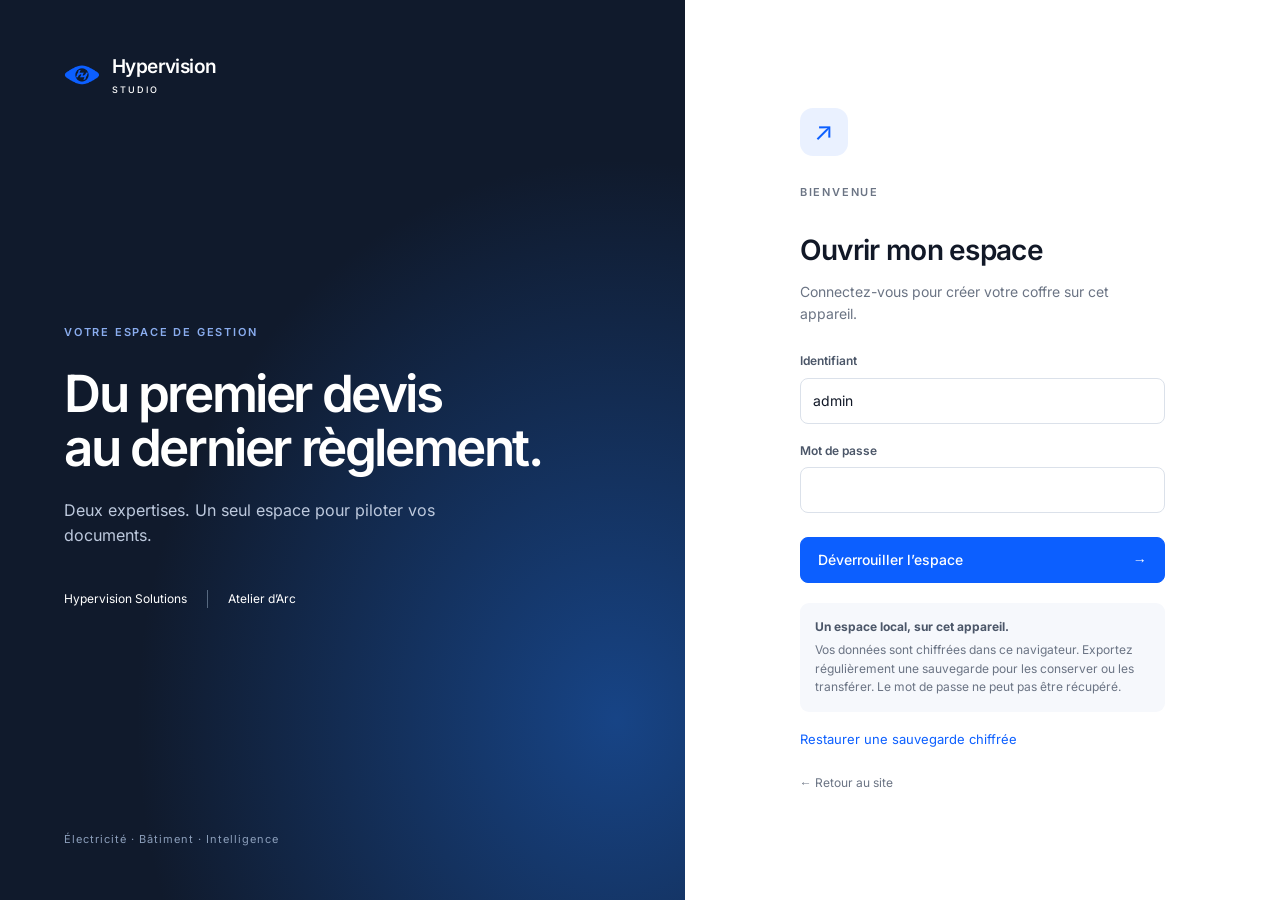
==== admin/index.html @ 48880bd3 "Add local encrypted dashboard for quotes, invoices and PDF exports" ====
<!doctype html>
<html lang="fr"><head><meta charset="utf-8"><meta name="viewport" content="width=device-width,initial-scale=1"><meta name="robots" content="noindex,nofollow,noarchive"><meta name="theme-color" content="#111827"><meta http-equiv="Content-Security-Policy" content="default-src 'self'; script-src 'self'; style-src 'self'; img-src 'self' data:; font-src 'self'; connect-src 'none'; object-src 'none'; base-uri 'none'; form-action 'none'"><title>Hypervision Studio — Gestion</title><link rel="icon" href="../assets/img/favicon.png"><link rel="stylesheet" href="admin.css"><script defer src="vendor/jspdf.umd.min.js"></script><script defer src="vendor/jspdf.plugin.autotable.min.js"></script><script type="module" src="app.mjs"></script></head>
<body>
<section id="login-screen" class="login-screen"><div class="login-story"><a class="brand" href="/"><img src="../assets/img/favicon.png" alt=""><span>Hypervision <small>STUDIO</small></span></a><div><span class="eyebrow">VOTRE ESPACE DE GESTION</span><h1>Du premier devis<br>au dernier règlement.</h1><p>Deux expertises. Un seul espace pour piloter vos documents.</p><div class="brand-pair"><span>Hypervision Solutions</span><span>Atelier d’Arc</span></div></div><span class="login-footer">Électricité · Bâtiment · Intelligence</span></div><div class="login-side"><form id="login-form" class="login-card"><div class="lock-icon">↗</div><p class="eyebrow blue">BIENVENUE</p><h2>Ouvrir mon espace</h2><p id="login-description">Retrouvez vos clients, devis et factures.</p><label>Identifiant<input name="username" autocomplete="username" required value="admin"></label><label>Mot de passe<input name="password" type="password" autocomplete="current-password" required></label><button class="button primary" type="submit">Déverrouiller l’espace <span>→</span></button><p id="login-error" class="error" role="alert"></p><div class="local-note"><strong>Un espace local, sur cet appareil.</strong><p>Vos données sont chiffrées dans ce navigateur. Exportez régulièrement une sauvegarde pour les conserver ou les transférer. Le mot de passe ne peut pas être récupéré.</p></div><button type="button" id="restore-login" class="text-button">Restaurer une sauvegarde chiffrée</button><a class="back-link" href="/">← Retour au site</a></form></div></section>
<div id="app-shell" class="app-shell" hidden><aside class="sidebar"><a class="brand" href="/"><img src="../assets/img/favicon.png" alt=""><span>Hypervision<small>STUDIO · GESTION</small></span></a><p class="sidebar-label">ESPACE DE TRAVAIL</p><nav aria-label="Gestion"><button data-view="overview" class="active"><span>◫</span>Vue d’ensemble</button><button data-view="quotes"><span>▤</span>Devis</button><button data-view="invoices"><span>▥</span>Factures</button><button data-view="clients"><span>◎</span>Clients</button><button data-view="settings"><span>⚙</span>Paramètres</button></nav><div class="sidebar-bottom"><div class="workspace-label"><i></i><div>Deux marques, une entreprise<small>Hypervision · Atelier d’Arc</small></div></div><button id="lock-button" class="lock-button">Verrouiller l’espace <span>↗</span></button></div></aside><div class="workspace"><header class="topbar"><span id="breadcrumb">Espace de gestion / Vue d’ensemble</span><div><span class="local-pill">● Coffre local</span><span class="avatar">EI</span></div></header><main id="main-content" tabindex="-1"></main><footer class="app-footer">Données conservées dans ce navigateur · <button id="quick-backup">Exporter une sauvegarde</button></footer></div></div>
<dialog id="dialog"><div id="dialog-content"></div></dialog><input id="backup-file" type="file" accept=".json,application/json" hidden><div id="toast" role="status" aria-live="polite" hidden></div><section id="print-root" aria-label="Document à imprimer"></section>
</body></html>
---- admin/admin.css ----
@font-face{font-family:Inter;src:url('../atelierdarc/assets/fonts/Inter-400.woff2');font-weight:400;font-display:swap}@font-face{font-family:Inter;src:url('../atelierdarc/assets/fonts/Inter-500.woff2');font-weight:500;font-display:swap}@font-face{font-family:Inter;src:url('../atelierdarc/assets/fonts/Inter-600.woff2');font-weight:600;font-display:swap}@font-face{font-family:Inter;src:url('../atelierdarc/assets/fonts/Inter-700.woff2');font-weight:700;font-display:swap}
:root{--blue:#0c5fff;--ink:#111827;--muted:#6b7484;--line:#e5e9ef;--canvas:#f6f8fb;--nav:#101a2c;--green:#128168;--radius:14px;color-scheme:light}*{box-sizing:border-box}body{margin:0;font:400 14px/1.55 Inter,Arial,sans-serif;color:var(--ink);background:var(--canvas)}h1,h2,h3,p{margin:0}h1{font-size:32px;letter-spacing:-1.2px;line-height:1.2;font-weight:600}h2{font-size:23px;letter-spacing:-.7px;font-weight:600}h3{font-size:16px;font-weight:600}a{color:var(--blue);text-decoration:none}button,input,textarea,select{font:inherit}button{cursor:pointer}button:disabled{cursor:wait;opacity:.6}button,a,input,select,textarea{outline-offset:4px}button:focus-visible,a:focus-visible{outline:3px solid #78a4ff}button{border:0}input,textarea,select{display:block;width:100%;border:1px solid #dbe1ea;border-radius:8px;padding:11px 12px;background:white;color:var(--ink);min-width:0}textarea{resize:vertical;min-height:84px}input:focus,textarea:focus,select:focus{outline:2px solid #9dbdff;border-color:var(--blue)}label{display:block;font-size:12px;font-weight:600;color:#4b5668}label>input,label>textarea,label>select{margin-top:7px;font-size:14px;font-weight:400}small{font-size:12px}.muted{color:var(--muted)}.eyebrow{font-size:11px;letter-spacing:1.8px;font-weight:600}.blue{color:var(--blue)}.button{display:inline-flex;gap:12px;align-items:center;justify-content:center;min-height:42px;padding:11px 17px;border-radius:8px;background:white;border:1px solid var(--line);color:var(--ink);font-weight:500;white-space:nowrap}.button:hover{background:#edf2fb}.primary{background:var(--blue);color:white;border-color:var(--blue)}.primary:hover{background:#084bd0}.danger{color:#b12737}.text-button{background:none;padding:0;color:var(--blue);font-size:13px}.brand{display:flex;align-items:center;gap:12px;color:inherit;font-size:19px;font-weight:600;letter-spacing:-.6px}.brand img{width:36px;height:36px;object-fit:contain}.brand small{display:block;font-size:9px;letter-spacing:2px;font-weight:500;margin-top:2px}.login-screen{display:grid;grid-template-columns:1.15fr 1fr;min-height:100dvh}.login-story{padding:52px 64px;background:radial-gradient(ellipse at 90% 80%,#174486,transparent 55%),var(--nav);color:white;display:flex;flex-direction:column;justify-content:space-between;min-height:650px}.login-story>.brand{align-self:start}.login-story h1{font-size:clamp(38px,4vw,64px);letter-spacing:-2.4px;margin:24px 0;line-height:1.06}.login-story p{color:#bdc9dd;font-size:16px;max-width:400px}.login-story .eyebrow{color:#8aadef}.brand-pair{display:flex;gap:20px;margin-top:42px;font-size:12px}.brand-pair span+span{border-left:1px solid #576980;padding-left:20px}.login-footer{font-size:11px;letter-spacing:1px;color:#8b9eba}.login-side{display:grid;place-items:center;padding:50px 40px;background:white}.login-card{width:min(100%,365px)}.lock-icon{display:grid;place-items:center;width:48px;height:48px;border-radius:13px;background:#eaf1ff;color:var(--blue);font-size:25px;margin-bottom:28px}.login-card h2{font-size:28px;margin:9px 0}.login-card>p{color:var(--muted);margin-bottom:28px}.login-card label{margin-top:18px}.login-card>.button{width:100%;margin-top:24px;justify-content:space-between}.login-card .error{color:#b12737;margin-top:12px;margin-bottom:14px}.local-note{font-size:12px;background:#f6f8fc;padding:15px;border-radius:9px;color:var(--muted);margin:20px 0 16px}.local-note strong{color:#4b5668;display:block;margin-bottom:5px}.back-link{display:block;margin-top:24px;color:var(--muted);font-size:12px}.app-shell{display:grid;grid-template-columns:235px 1fr;min-height:100dvh}.sidebar{background:var(--nav);color:#d4deef;padding:32px 20px;display:flex;flex-direction:column;position:fixed;inset:0 auto 0 0;width:235px}.sidebar>.brand{padding:0 7px;color:white;font-size:20px}.sidebar-label{font-size:9px;letter-spacing:1.4px;color:#74859f;margin:48px 15px 14px}.sidebar nav{display:grid;gap:7px}.sidebar nav button{padding:12px 14px;background:transparent;color:#aebed7;text-align:left;border-radius:8px;font-size:13px;display:flex;align-items:center;gap:12px}.sidebar nav button span{width:22px;font-size:18px;color:#8da7d3}.sidebar nav button.active{background:#243c65;color:#fff}.sidebar nav button:hover{background:#1b2b46}.sidebar-bottom{margin-top:auto}.workspace-label{display:flex;gap:10px;align-items:center;font-size:10px;padding:22px 5px;color:#bdc9dc;border-bottom:1px solid #2a374c}.workspace-label small{display:block;font-size:9px;color:#6f84a4;margin-top:5px}.workspace-label i{width:6px;height:6px;border-radius:50%;background:#5696ff}.lock-button{display:flex;justify-content:space-between;width:100%;padding:23px 5px 0;background:none;color:#a7b9d3;font-size:12px}.workspace{grid-column:2;min-width:0}.topbar{height:84px;padding:0 38px;background:white;border-bottom:1px solid var(--line);display:flex;align-items:center;justify-content:space-between;gap:12px;font-size:12px;color:var(--muted)}.topbar>div{display:flex;align-items:center;gap:22px}.local-pill{font-size:10px;color:#537c70;border:1px solid #d7e7df;padding:5px 10px;border-radius:20px;background:#f6fcf8}.avatar{width:33px;height:33px;display:grid;place-items:center;background:#edf1f8;border-radius:50%;color:#364863;font-size:11px;font-weight:600}#main-content{padding:36px 38px 25px;max-width:1500px;margin:auto;min-height:calc(100dvh - 140px)}.page-heading{display:flex;align-items:flex-end;justify-content:space-between;gap:25px;margin-bottom:28px}.page-heading p{color:var(--muted);margin-top:9px;font-size:13px}.page-heading .eyebrow{color:#8290a5;margin:0 0 10px}.actions{display:flex;gap:9px;flex-wrap:wrap}.stat-grid{display:grid;grid-template-columns:repeat(4,1fr);gap:16px;margin-bottom:26px}.stat{background:white;border:1px solid var(--line);border-radius:12px;padding:22px}.stat>span{display:block;color:var(--muted);font-size:11px}.stat strong{display:block;font-size:27px;letter-spacing:-1px;font-weight:600;margin:13px 0 10px}.stat small{font-size:10px;color:#8b94a4}.stat.accent{background:#eaf1ff;border-color:#dbe6fe}.stat.accent strong{color:var(--blue)}.panel{background:white;border:1px solid var(--line);border-radius:var(--radius);overflow:hidden;margin-bottom:24px}.panel-title{padding:21px 24px;display:flex;align-items:center;justify-content:space-between;border-bottom:1px solid var(--line);gap:16px}.panel-title p{font-size:12px;color:var(--muted);margin-top:4px}.panel-body{padding:24px}.section-grid{display:grid;grid-template-columns:1.7fr 1fr;gap:24px}.empty{padding:44px 25px;text-align:center;color:var(--muted);font-size:13px}.empty .empty-icon{font-size:30px;color:#87a5d9;display:block;margin-bottom:15px}.empty h3{color:var(--ink);margin-bottom:8px}.empty .button{margin-top:20px}.brand-card{display:flex;align-items:center;gap:14px;padding:18px 0}.brand-card+ .brand-card{border-top:1px solid var(--line)}.brand-card img{width:42px;height:42px;object-fit:contain}.brand-card strong{font-size:13px;display:block}.brand-card p{font-size:11px;color:var(--muted);margin-top:4px}.brand-card a{margin-left:auto}.notice{padding:15px 18px;border:1px solid #d6e2f8;border-radius:10px;background:#f0f5fe;display:flex;gap:16px;align-items:center;justify-content:space-between;margin-bottom:25px;font-size:12px;color:#496486}.notice p{margin-top:3px}.notice.warning{background:#fff8ec;border-color:#f3e3c6;color:#88612b}.toolbar{display:flex;gap:12px;align-items:center;margin-bottom:20px}.toolbar input{max-width:320px}.toolbar select{width:auto;max-width:200px}.table-wrap{overflow-x:auto}table{width:100%;border-collapse:collapse;text-align:left}th{font-size:10px;text-transform:uppercase;letter-spacing:.5px;color:#8a93a3;background:#fafbfd;font-weight:500;padding:14px 22px;white-space:nowrap}td{padding:17px 22px;border-top:1px solid #edf0f5;font-size:12px}td strong{display:block;font-weight:600}td small{display:block;color:var(--muted);margin-top:3px;font-size:10px}.row-open{background:none;padding:0;color:var(--blue);text-align:left;font-size:12px;font-weight:600}.amount{text-align:right;white-space:nowrap}.badge{display:inline-block;border-radius:20px;font-size:10px;padding:5px 9px;background:#eef1f7;color:#67738a;white-space:nowrap}.badge.issued{background:#eaf1ff;color:#235dc2}.badge.accepted,.badge.paid{background:#eaf8f1;color:#218462}.badge.declined{background:#fff0f0;color:#ad5461}.badge.overdue{background:#fff1e8;color:#b3622c}.form-grid{display:grid;grid-template-columns:1fr 1fr;gap:18px}.form-grid .full{grid-column:1/-1}.form-section{border-bottom:1px solid var(--line);padding-bottom:25px;margin-bottom:25px}.form-section:last-child{border-bottom:0;padding-bottom:0;margin-bottom:0}.form-section h3{margin-bottom:20px}.editor-grid{display:grid;grid-template-columns:minmax(0,1fr) 275px;gap:24px}.editor-grid .side-summary{align-self:start;position:sticky;top:20px}.total-row{display:flex;justify-content:space-between;gap:20px;padding:8px 0;font-size:12px}.total-row.grand{font-size:20px;color:var(--blue);font-weight:600;border-top:1px solid var(--line);margin-top:14px;padding-top:20px}.line-table{min-width:680px}.line-table th,.line-table td{padding:10px 8px}.line-table th:first-child,.line-table td:first-child{padding-left:20px}.line-table textarea{min-height:44px;max-height:150px;width:100%}.line-table input,.line-table select{padding:9px 6px;font-size:12px}.line-table td:first-child{width:35%}.line-table td:nth-child(2){width:60px}.line-table td:nth-child(3){width:65px}.line-table td:nth-child(4){width:92px}.line-table td:nth-child(5){width:60px}.line-table td:nth-child(6){width:66px}.remove-line{background:none;color:#9e5264;padding:9px}.panel-bottom{padding:18px 22px;border-top:1px solid var(--line)}.form-help{font-size:11px;font-weight:400;color:var(--muted);margin-top:7px}.error{white-space:pre-line;color:#b12737;font-size:12px}.issue-check{padding:16px;background:#fff8ec;color:#805b22;border-radius:8px;margin-top:18px;font-size:11px}.issue-check li{margin:8px 0}.issue-check ul{padding-left:16px;margin:5px 0}.app-footer{font-size:10px;color:#8a94a5;padding:16px 38px;text-align:right}.app-footer button{background:none;color:var(--blue);font-size:10px;padding:0}.settings-layout{display:grid;grid-template-columns:minmax(0,1fr) 320px;gap:24px}.info-stack{display:grid;gap:14px}.info-stack p{color:var(--muted);font-size:12px}.info-stack .button{width:100%}.client-grid{display:grid;grid-template-columns:repeat(3,1fr);gap:18px}.client-card{background:white;border:1px solid var(--line);border-radius:12px;padding:24px}.client-avatar{display:grid;place-items:center;background:#edf3ff;color:#3769b1;width:40px;height:40px;border-radius:10px;font-size:14px;margin-bottom:18px}.client-card h3{font-size:14px;margin-bottom:7px}.client-card p{font-size:12px;color:var(--muted);white-space:pre-line;margin-top:7px}.client-card button{margin-top:18px}.document-actions{display:flex;gap:9px;flex-wrap:wrap;margin-bottom:22px}.document-wrap{max-width:900px;margin:auto}.sheet{background:white;border:1px solid var(--line);border-radius:10px;padding:55px;color:#192436}.sheet-header{display:flex;justify-content:space-between;gap:30px;margin-bottom:34px}.sheet-logo{display:flex;gap:12px;align-items:center;font-size:21px;font-weight:600}.sheet-logo img{width:38px;height:44px;object-fit:contain}.sheet-header .doc-number{text-align:right}.doc-number h2{font-size:24px;text-transform:uppercase;letter-spacing:1px;color:var(--blue)}.doc-number p{font-size:12px;margin-top:8px}.draft-watermark{font-size:12px;letter-spacing:2px;color:#b17c39;border:1px solid #e9d5b5;padding:8px;text-align:center;margin-bottom:25px}.sheet-parties{display:grid;grid-template-columns:1fr 1fr;gap:45px;margin-bottom:30px;font-size:12px}.sheet-parties strong{display:block;margin:7px 0;font-size:14px}.sheet-parties p{white-space:pre-line}.sheet .label{font-size:9px;text-transform:uppercase;letter-spacing:1.3px;color:#7c889b}.sheet-title{font-size:18px;margin:20px 0 10px}.sheet-details{font-size:11px;color:#647084;margin-bottom:24px;white-space:pre-line}.sheet table th{padding:11px 6px;font-size:8px}.sheet table td{padding:14px 6px;font-size:10px;vertical-align:top;white-space:pre-line;overflow-wrap:anywhere}.sheet table th:first-child,.sheet table td:first-child{padding-left:0}.sheet table td:first-child{width:38%}.sheet-totals{width:290px;margin:24px 0 24px auto}.sheet-legal{font-size:10px;border-top:1px solid var(--line);padding-top:22px;white-space:pre-line;line-height:1.65;overflow-wrap:anywhere}.signature{border:1px dashed #c6cdd8;padding:16px;height:110px;margin:25px 0;font-size:11px;break-inside:avoid}.sheet-foot{margin-top:30px;padding-top:18px;border-top:1px solid var(--line);font-size:9px;color:#687386;text-align:center}.sheet-meta{font-size:11px;margin-top:10px}.sheet .grand{font-size:17px}.payment-box{font-size:11px;margin-top:24px;border-radius:8px;padding:14px;background:#f5f8fc;white-space:pre-line}.preview-note{font-size:11px;color:var(--muted);margin:14px auto;max-width:900px;text-align:center}dialog{border:0;padding:0;border-radius:16px;width:min(590px,calc(100% - 32px));max-height:90dvh;color:var(--ink);box-shadow:0 30px 100px #17203933}dialog::backdrop{background:#0e192d77;backdrop-filter:blur(3px)}.dialog-head{padding:23px 28px;border-bottom:1px solid var(--line);display:flex;justify-content:space-between;align-items:center}.dialog-head button{background:none;color:var(--muted);font-size:23px}.dialog-body{padding:25px 28px}.dialog-actions{display:flex;justify-content:flex-end;gap:10px;margin-top:24px}.dialog-body>p{color:var(--muted);font-size:13px;margin-bottom:18px}.dialog-body .error{margin-top:15px}#toast{position:fixed;bottom:25px;left:50%;transform:translateX(-50%);background:#17233a;color:white;box-shadow:0 10px 30px #17203933;border-radius:10px;padding:14px 22px;font-size:12px;z-index:100;max-width:90vw}#print-root{display:none}[hidden]{display:none!important}
@media(max-width:1150px){.sidebar{width:205px;padding-inline:14px}.app-shell{grid-template-columns:205px 1fr}#main-content{padding:28px 24px}.topbar{padding-inline:24px}.stat-grid{grid-template-columns:repeat(2,1fr)}.section-grid,.settings-layout{grid-template-columns:1fr}.editor-grid{grid-template-columns:minmax(0,1fr) 240px}.client-grid{grid-template-columns:repeat(2,1fr)}}
@media(max-width:800px){.login-story{padding:36px;min-height:400px}.login-story h1{font-size:43px}.login-screen{grid-template-columns:1fr}.login-footer{margin-top:30px}.login-story>.brand{margin-bottom:55px}.login-side{padding:40px 24px}.sidebar{position:static;width:auto;padding:18px}.sidebar>.brand{font-size:17px}.sidebar>.brand img{width:30px;height:30px}.sidebar-label,.sidebar-bottom{display:none}.sidebar nav{display:flex;overflow-x:auto;margin-top:18px;gap:5px}.sidebar nav button{white-space:nowrap;padding:9px 12px;font-size:11px}.sidebar nav button span{display:none}.app-shell{display:block}.workspace{width:100%}.topbar{height:60px;padding-inline:20px}.avatar{display:none}.page-heading{align-items:flex-start;flex-direction:column;gap:18px}.page-heading h1{font-size:27px}.editor-grid{grid-template-columns:1fr}.editor-grid .side-summary{position:static}.sheet{padding:28px 22px}.sheet-parties{gap:20px}.sheet-header{gap:15px}.sheet-logo{font-size:17px}.sheet-logo img{width:28px}.sheet-header .doc-number h2{font-size:19px}.sheet-totals{max-width:100%}.topbar>div{gap:8px}.app-footer{text-align:left;padding-inline:24px}.toolbar{flex-wrap:wrap}.toolbar input{max-width:none;flex-basis:100%}.toolbar select{flex:1;max-width:none}.notice{align-items:flex-start;flex-direction:column}#breadcrumb{font-size:10px}.form-grid{gap:16px}.client-grid{grid-template-columns:1fr}.sheet table{min-width:560px}.sheet{overflow-x:auto}}
@media(max-width:480px){#main-content{padding:25px 16px}.topbar{padding-inline:16px}.local-pill{font-size:9px}.stat{padding:17px}.stat-grid{gap:10px}.stat strong{font-size:23px}.stat>span{font-size:10px}.panel-body,.panel-title{padding:20px}.form-grid{grid-template-columns:1fr}.form-grid .full{grid-column:auto}.actions>.button{font-size:12px}.sheet-parties{grid-template-columns:1fr}.sheet-header{flex-wrap:wrap}.sheet-header .doc-number{text-align:left}.dialog-head,.dialog-body{padding:20px}.login-story{padding:30px}.login-story h1{font-size:39px}.login-story .brand-pair{gap:12px;font-size:10px}}
@media print{@page{size:A4;margin:14mm}body{background:white;font-size:10pt}.login-screen,.app-shell,dialog,#toast{display:none!important}#print-root{display:block!important}.sheet{border:0;border-radius:0;padding:0;overflow:visible;box-shadow:none}.sheet-header,.sheet-parties,.sheet-totals,.sheet-foot,.payment-box{break-inside:avoid}.sheet-header{display:flex}.sheet-parties{display:grid;grid-template-columns:1fr 1fr}.sheet table{min-width:0;width:100%;table-layout:fixed}.sheet table thead{display:table-header-group}.sheet table tr{break-inside:avoid}.sheet table td{font-size:9pt}.sheet table th{font-size:8pt}.sheet-logo{font-size:20pt}.sheet-header .doc-number{text-align:right}.sheet-parties{font-size:10pt}.sheet-legal,.sheet-foot{font-size:8pt}.sheet .total-row{font-size:10pt}.sheet .grand{font-size:14pt}a{color:inherit}.sheet-header img{print-color-adjust:exact}.draft-watermark{font-size:14pt;color:#777}}
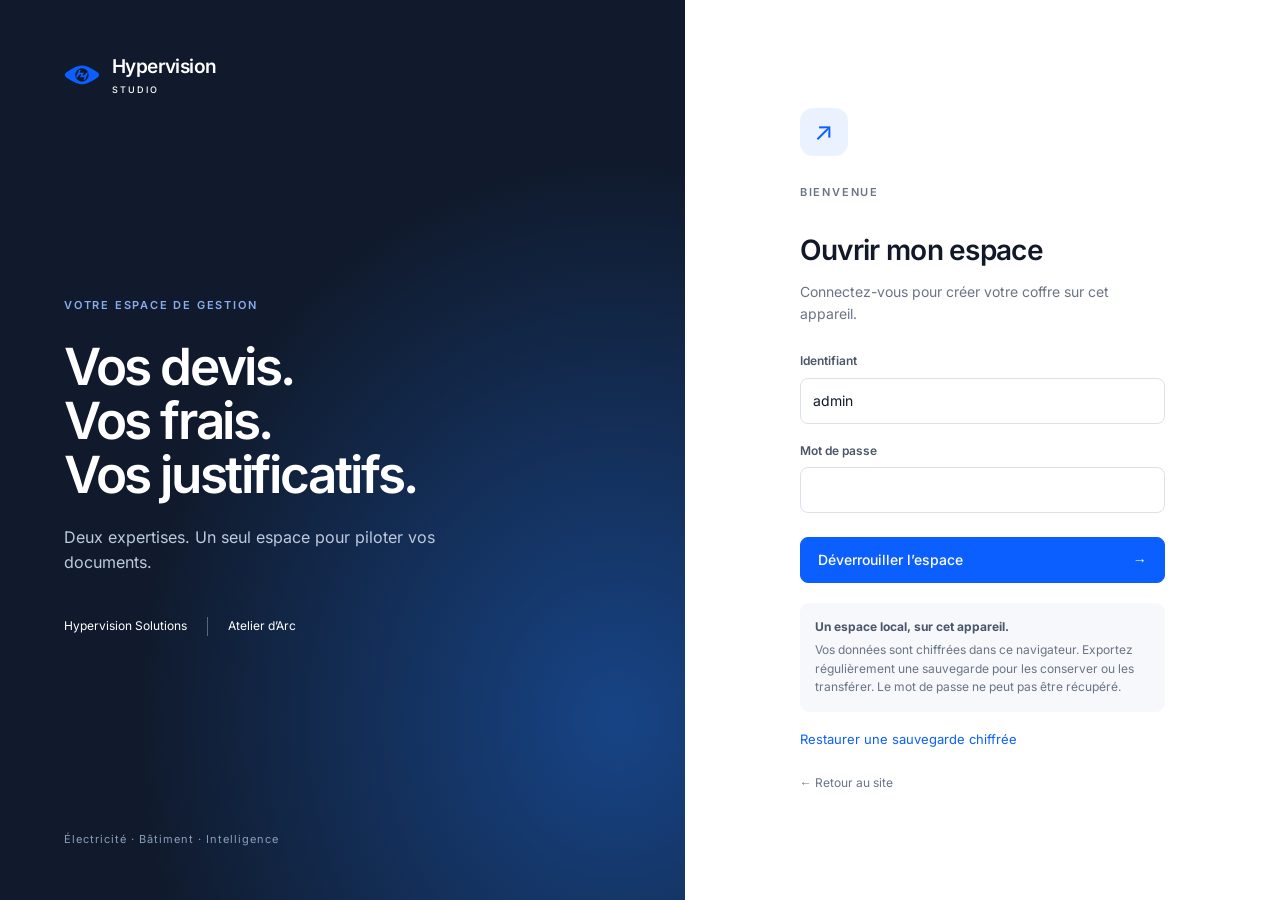
==== commit c8575eb3: "Replace invoicing with encrypted expense and receipt management" ====
--- a/admin/index.html
+++ b/admin/index.html
@@ -1,7 +1,7 @@
 <!doctype html>
-<html lang="fr"><head><meta charset="utf-8"><meta name="viewport" content="width=device-width,initial-scale=1"><meta name="robots" content="noindex,nofollow,noarchive"><meta name="theme-color" content="#111827"><meta http-equiv="Content-Security-Policy" content="default-src 'self'; script-src 'self'; style-src 'self'; img-src 'self' data:; font-src 'self'; connect-src 'none'; object-src 'none'; base-uri 'none'; form-action 'none'"><title>Hypervision Studio — Gestion</title><link rel="icon" href="../assets/img/favicon.png"><link rel="stylesheet" href="admin.css"><script defer src="vendor/jspdf.umd.min.js"></script><script defer src="vendor/jspdf.plugin.autotable.min.js"></script><script type="module" src="app.mjs"></script></head>
+<html lang="fr"><head><meta charset="utf-8"><meta name="viewport" content="width=device-width,initial-scale=1"><meta name="robots" content="noindex,nofollow,noarchive"><meta name="theme-color" content="#111827"><meta http-equiv="Content-Security-Policy" content="default-src 'self'; script-src 'self'; style-src 'self'; img-src 'self' data: blob:; font-src 'self'; connect-src 'none'; object-src 'none'; base-uri 'none'; form-action 'none'"><title>Hypervision Studio — Gestion</title><link rel="icon" href="../assets/img/favicon.png"><link rel="stylesheet" href="admin.css?v=20260930"><script defer src="vendor/jspdf.umd.min.js"></script><script defer src="vendor/jspdf.plugin.autotable.min.js"></script><script type="module" src="app.mjs?v=20260930"></script></head>
 <body>
-<section id="login-screen" class="login-screen"><div class="login-story"><a class="brand" href="/"><img src="../assets/img/favicon.png" alt=""><span>Hypervision <small>STUDIO</small></span></a><div><span class="eyebrow">VOTRE ESPACE DE GESTION</span><h1>Du premier devis<br>au dernier règlement.</h1><p>Deux expertises. Un seul espace pour piloter vos documents.</p><div class="brand-pair"><span>Hypervision Solutions</span><span>Atelier d’Arc</span></div></div><span class="login-footer">Électricité · Bâtiment · Intelligence</span></div><div class="login-side"><form id="login-form" class="login-card"><div class="lock-icon">↗</div><p class="eyebrow blue">BIENVENUE</p><h2>Ouvrir mon espace</h2><p id="login-description">Retrouvez vos clients, devis et factures.</p><label>Identifiant<input name="username" autocomplete="username" required value="admin"></label><label>Mot de passe<input name="password" type="password" autocomplete="current-password" required></label><button class="button primary" type="submit">Déverrouiller l’espace <span>→</span></button><p id="login-error" class="error" role="alert"></p><div class="local-note"><strong>Un espace local, sur cet appareil.</strong><p>Vos données sont chiffrées dans ce navigateur. Exportez régulièrement une sauvegarde pour les conserver ou les transférer. Le mot de passe ne peut pas être récupéré.</p></div><button type="button" id="restore-login" class="text-button">Restaurer une sauvegarde chiffrée</button><a class="back-link" href="/">← Retour au site</a></form></div></section>
-<div id="app-shell" class="app-shell" hidden><aside class="sidebar"><a class="brand" href="/"><img src="../assets/img/favicon.png" alt=""><span>Hypervision<small>STUDIO · GESTION</small></span></a><p class="sidebar-label">ESPACE DE TRAVAIL</p><nav aria-label="Gestion"><button data-view="overview" class="active"><span>◫</span>Vue d’ensemble</button><button data-view="quotes"><span>▤</span>Devis</button><button data-view="invoices"><span>▥</span>Factures</button><button data-view="clients"><span>◎</span>Clients</button><button data-view="settings"><span>⚙</span>Paramètres</button></nav><div class="sidebar-bottom"><div class="workspace-label"><i></i><div>Deux marques, une entreprise<small>Hypervision · Atelier d’Arc</small></div></div><button id="lock-button" class="lock-button">Verrouiller l’espace <span>↗</span></button></div></aside><div class="workspace"><header class="topbar"><span id="breadcrumb">Espace de gestion / Vue d’ensemble</span><div><span class="local-pill">● Coffre local</span><span class="avatar">EI</span></div></header><main id="main-content" tabindex="-1"></main><footer class="app-footer">Données conservées dans ce navigateur · <button id="quick-backup">Exporter une sauvegarde</button></footer></div></div>
+<section id="login-screen" class="login-screen"><div class="login-story"><a class="brand" href="/"><img src="../assets/img/favicon.png" alt=""><span>Hypervision <small>STUDIO</small></span></a><div><span class="eyebrow">VOTRE ESPACE DE GESTION</span><h1>Vos devis.<br>Vos frais.<br>Vos justificatifs.</h1><p>Deux expertises. Un seul espace pour piloter vos documents.</p><div class="brand-pair"><span>Hypervision Solutions</span><span>Atelier d’Arc</span></div></div><span class="login-footer">Électricité · Bâtiment · Intelligence</span></div><div class="login-side"><form id="login-form" class="login-card"><div class="lock-icon">↗</div><p class="eyebrow blue">BIENVENUE</p><h2>Ouvrir mon espace</h2><p id="login-description">Retrouvez vos clients, devis, frais et justificatifs.</p><label>Identifiant<input name="username" autocomplete="username" required value="admin"></label><label>Mot de passe<input name="password" type="password" autocomplete="current-password" required></label><button class="button primary" type="submit">Déverrouiller l’espace <span>→</span></button><p id="login-error" class="error" role="alert"></p><div class="local-note"><strong>Un espace local, sur cet appareil.</strong><p>Vos données sont chiffrées dans ce navigateur. Exportez régulièrement une sauvegarde pour les conserver ou les transférer. Le mot de passe ne peut pas être récupéré.</p></div><button type="button" id="restore-login" class="text-button">Restaurer une sauvegarde chiffrée</button><a class="back-link" href="/">← Retour au site</a></form></div></section>
+<div id="app-shell" class="app-shell" hidden><aside class="sidebar"><a class="brand" href="/"><img src="../assets/img/favicon.png" alt=""><span>Hypervision<small>STUDIO · GESTION</small></span></a><p class="sidebar-label">ESPACE DE TRAVAIL</p><nav aria-label="Gestion"><button data-view="overview" class="active"><span>◫</span>Vue d’ensemble</button><button data-view="quotes"><span>▤</span>Devis</button><button data-view="expenses"><span>▥</span>Frais & justificatifs</button><button data-view="clients"><span>◎</span>Clients</button><button data-view="settings"><span>⚙</span>Paramètres</button></nav><div class="sidebar-bottom"><div class="workspace-label"><i></i><div>Deux marques, une entreprise<small>Hypervision · Atelier d’Arc</small></div></div><button id="lock-button" class="lock-button">Verrouiller l’espace <span>↗</span></button></div></aside><div class="workspace"><header class="topbar"><span id="breadcrumb">Espace de gestion / Vue d’ensemble</span><div><span class="local-pill">● Coffre local</span><span class="avatar">EI</span></div></header><main id="main-content" tabindex="-1"></main><footer class="app-footer">Données conservées dans ce navigateur · <button id="quick-backup">Exporter une sauvegarde</button></footer></div></div>
 <dialog id="dialog"><div id="dialog-content"></div></dialog><input id="backup-file" type="file" accept=".json,application/json" hidden><div id="toast" role="status" aria-live="polite" hidden></div><section id="print-root" aria-label="Document à imprimer"></section>
 </body></html>
--- a/admin/admin.css
+++ b/admin/admin.css
@@ -4,3 +4,9 @@
 @media(max-width:800px){.login-story{padding:36px;min-height:400px}.login-story h1{font-size:43px}.login-screen{grid-template-columns:1fr}.login-footer{margin-top:30px}.login-story>.brand{margin-bottom:55px}.login-side{padding:40px 24px}.sidebar{position:static;width:auto;padding:18px}.sidebar>.brand{font-size:17px}.sidebar>.brand img{width:30px;height:30px}.sidebar-label,.sidebar-bottom{display:none}.sidebar nav{display:flex;overflow-x:auto;margin-top:18px;gap:5px}.sidebar nav button{white-space:nowrap;padding:9px 12px;font-size:11px}.sidebar nav button span{display:none}.app-shell{display:block}.workspace{width:100%}.topbar{height:60px;padding-inline:20px}.avatar{display:none}.page-heading{align-items:flex-start;flex-direction:column;gap:18px}.page-heading h1{font-size:27px}.editor-grid{grid-template-columns:1fr}.editor-grid .side-summary{position:static}.sheet{padding:28px 22px}.sheet-parties{gap:20px}.sheet-header{gap:15px}.sheet-logo{font-size:17px}.sheet-logo img{width:28px}.sheet-header .doc-number h2{font-size:19px}.sheet-totals{max-width:100%}.topbar>div{gap:8px}.app-footer{text-align:left;padding-inline:24px}.toolbar{flex-wrap:wrap}.toolbar input{max-width:none;flex-basis:100%}.toolbar select{flex:1;max-width:none}.notice{align-items:flex-start;flex-direction:column}#breadcrumb{font-size:10px}.form-grid{gap:16px}.client-grid{grid-template-columns:1fr}.sheet table{min-width:560px}.sheet{overflow-x:auto}}
 @media(max-width:480px){#main-content{padding:25px 16px}.topbar{padding-inline:16px}.local-pill{font-size:9px}.stat{padding:17px}.stat-grid{gap:10px}.stat strong{font-size:23px}.stat>span{font-size:10px}.panel-body,.panel-title{padding:20px}.form-grid{grid-template-columns:1fr}.form-grid .full{grid-column:auto}.actions>.button{font-size:12px}.sheet-parties{grid-template-columns:1fr}.sheet-header{flex-wrap:wrap}.sheet-header .doc-number{text-align:left}.dialog-head,.dialog-body{padding:20px}.login-story{padding:30px}.login-story h1{font-size:39px}.login-story .brand-pair{gap:12px;font-size:10px}}
 @media print{@page{size:A4;margin:14mm}body{background:white;font-size:10pt}.login-screen,.app-shell,dialog,#toast{display:none!important}#print-root{display:block!important}.sheet{border:0;border-radius:0;padding:0;overflow:visible;box-shadow:none}.sheet-header,.sheet-parties,.sheet-totals,.sheet-foot,.payment-box{break-inside:avoid}.sheet-header{display:flex}.sheet-parties{display:grid;grid-template-columns:1fr 1fr}.sheet table{min-width:0;width:100%;table-layout:fixed}.sheet table thead{display:table-header-group}.sheet table tr{break-inside:avoid}.sheet table td{font-size:9pt}.sheet table th{font-size:8pt}.sheet-logo{font-size:20pt}.sheet-header .doc-number{text-align:right}.sheet-parties{font-size:10pt}.sheet-legal,.sheet-foot{font-size:8pt}.sheet .total-row{font-size:10pt}.sheet .grand{font-size:14pt}a{color:inherit}.sheet-header img{print-color-adjust:exact}.draft-watermark{font-size:14pt;color:#777}}
+/* Expenses: local receipt management and accounting preparation. */
+.dashboard-period{font-size:12px;color:var(--muted);margin:0 0 14px}.expense-filters{align-items:flex-end;flex-wrap:wrap}.expense-filters label{flex:1;min-width:145px}.expense-filters input,.expense-filters select{max-width:none;width:100%}.expense-filters .button{margin-bottom:1px}.receipts{list-style:none;padding:0;margin:20px 0 0}.receipt-row{padding:16px 0;border-top:1px solid var(--line);display:flex;align-items:center;justify-content:space-between;gap:18px}.receipt-row>div:first-child{min-width:0;overflow-wrap:anywhere}.receipt-row strong{font-size:12px;display:block}.receipt-row small{font-size:10px;color:var(--muted)}.receipt-row .button{font-size:11px;padding:8px 10px;min-height:36px}.receipt-preview{display:block;width:100%;max-height:65vh;object-fit:contain}.panel-title .actions{flex-shrink:0}#expense-form .error{padding:0 5px 20px}#expense-personal{grid-column:1/-1}
+@media(max-width:800px){.panel-title:has(.actions){align-items:flex-start;flex-direction:column}.receipt-row{align-items:flex-start;flex-direction:column}.expense-filters label{min-width:130px}.sidebar-bottom{display:block}.workspace-label{display:none}.sidebar-bottom .lock-button{padding:12px 8px 0}.panel-title .actions{flex-shrink:1}.stat strong{overflow-wrap:anywhere}}
+@media(max-width:380px){.stat-grid{grid-template-columns:1fr}.actions .button{white-space:normal}.topbar{flex-wrap:wrap;height:auto;min-height:60px;padding-block:10px}.expense-filters label{flex-basis:100%}}
+
+@media(max-width:800px){.sidebar nav{flex-wrap:wrap;overflow:visible}.sidebar nav button{white-space:normal}}
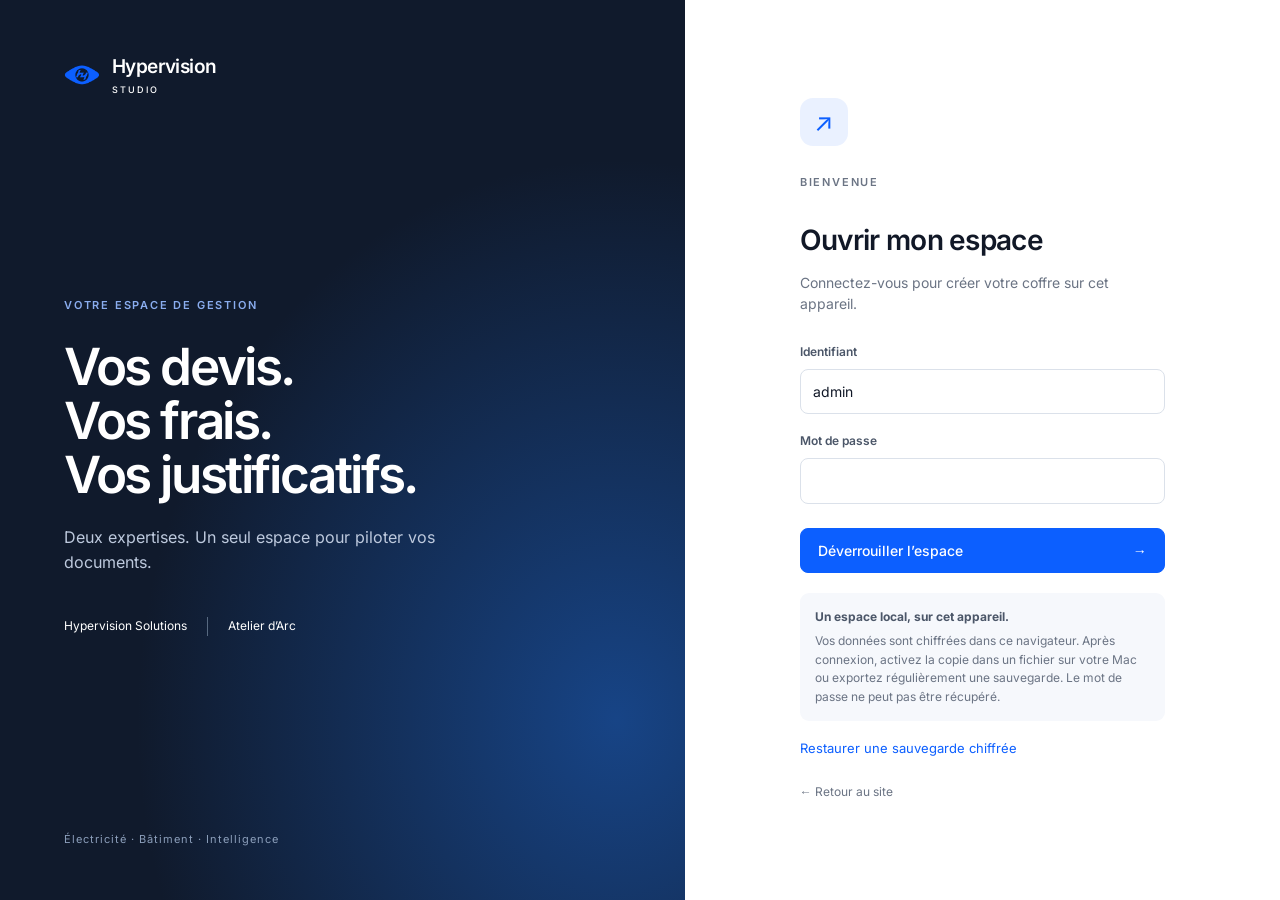
==== commit e21af13e: "Add encrypted local Mac file backup for quotes, expenses and receipts" ====
--- a/admin/index.html
+++ b/admin/index.html
@@ -1,7 +1,7 @@
 <!doctype html>
-<html lang="fr"><head><meta charset="utf-8"><meta name="viewport" content="width=device-width,initial-scale=1"><meta name="robots" content="noindex,nofollow,noarchive"><meta name="theme-color" content="#111827"><meta http-equiv="Content-Security-Policy" content="default-src 'self'; script-src 'self'; style-src 'self'; img-src 'self' data: blob:; font-src 'self'; connect-src 'none'; object-src 'none'; base-uri 'none'; form-action 'none'"><title>Hypervision Studio — Gestion</title><link rel="icon" href="../assets/img/favicon.png"><link rel="stylesheet" href="admin.css?v=20260930"><script defer src="vendor/jspdf.umd.min.js"></script><script defer src="vendor/jspdf.plugin.autotable.min.js"></script><script type="module" src="app.mjs?v=20260930"></script></head>
+<html lang="fr"><head><meta charset="utf-8"><meta name="viewport" content="width=device-width,initial-scale=1"><meta name="robots" content="noindex,nofollow,noarchive"><meta name="theme-color" content="#111827"><meta http-equiv="Content-Security-Policy" content="default-src 'self'; script-src 'self'; style-src 'self'; img-src 'self' data: blob:; font-src 'self'; connect-src 'none'; object-src 'none'; base-uri 'none'; form-action 'none'"><title>Hypervision Studio — Gestion</title><link rel="icon" href="../assets/img/favicon.png"><link rel="stylesheet" href="admin.css?v=20260930-mac"><script defer src="vendor/jspdf.umd.min.js"></script><script defer src="vendor/jspdf.plugin.autotable.min.js"></script><script type="module" src="app.mjs?v=20260930-mac"></script></head>
 <body>
-<section id="login-screen" class="login-screen"><div class="login-story"><a class="brand" href="/"><img src="../assets/img/favicon.png" alt=""><span>Hypervision <small>STUDIO</small></span></a><div><span class="eyebrow">VOTRE ESPACE DE GESTION</span><h1>Vos devis.<br>Vos frais.<br>Vos justificatifs.</h1><p>Deux expertises. Un seul espace pour piloter vos documents.</p><div class="brand-pair"><span>Hypervision Solutions</span><span>Atelier d’Arc</span></div></div><span class="login-footer">Électricité · Bâtiment · Intelligence</span></div><div class="login-side"><form id="login-form" class="login-card"><div class="lock-icon">↗</div><p class="eyebrow blue">BIENVENUE</p><h2>Ouvrir mon espace</h2><p id="login-description">Retrouvez vos clients, devis, frais et justificatifs.</p><label>Identifiant<input name="username" autocomplete="username" required value="admin"></label><label>Mot de passe<input name="password" type="password" autocomplete="current-password" required></label><button class="button primary" type="submit">Déverrouiller l’espace <span>→</span></button><p id="login-error" class="error" role="alert"></p><div class="local-note"><strong>Un espace local, sur cet appareil.</strong><p>Vos données sont chiffrées dans ce navigateur. Exportez régulièrement une sauvegarde pour les conserver ou les transférer. Le mot de passe ne peut pas être récupéré.</p></div><button type="button" id="restore-login" class="text-button">Restaurer une sauvegarde chiffrée</button><a class="back-link" href="/">← Retour au site</a></form></div></section>
-<div id="app-shell" class="app-shell" hidden><aside class="sidebar"><a class="brand" href="/"><img src="../assets/img/favicon.png" alt=""><span>Hypervision<small>STUDIO · GESTION</small></span></a><p class="sidebar-label">ESPACE DE TRAVAIL</p><nav aria-label="Gestion"><button data-view="overview" class="active"><span>◫</span>Vue d’ensemble</button><button data-view="quotes"><span>▤</span>Devis</button><button data-view="expenses"><span>▥</span>Frais & justificatifs</button><button data-view="clients"><span>◎</span>Clients</button><button data-view="settings"><span>⚙</span>Paramètres</button></nav><div class="sidebar-bottom"><div class="workspace-label"><i></i><div>Deux marques, une entreprise<small>Hypervision · Atelier d’Arc</small></div></div><button id="lock-button" class="lock-button">Verrouiller l’espace <span>↗</span></button></div></aside><div class="workspace"><header class="topbar"><span id="breadcrumb">Espace de gestion / Vue d’ensemble</span><div><span class="local-pill">● Coffre local</span><span class="avatar">EI</span></div></header><main id="main-content" tabindex="-1"></main><footer class="app-footer">Données conservées dans ce navigateur · <button id="quick-backup">Exporter une sauvegarde</button></footer></div></div>
+<section id="login-screen" class="login-screen"><div class="login-story"><a class="brand" href="/"><img src="../assets/img/favicon.png" alt=""><span>Hypervision <small>STUDIO</small></span></a><div><span class="eyebrow">VOTRE ESPACE DE GESTION</span><h1>Vos devis.<br>Vos frais.<br>Vos justificatifs.</h1><p>Deux expertises. Un seul espace pour piloter vos documents.</p><div class="brand-pair"><span>Hypervision Solutions</span><span>Atelier d’Arc</span></div></div><span class="login-footer">Électricité · Bâtiment · Intelligence</span></div><div class="login-side"><form id="login-form" class="login-card"><div class="lock-icon">↗</div><p class="eyebrow blue">BIENVENUE</p><h2>Ouvrir mon espace</h2><p id="login-description">Retrouvez vos clients, devis, frais et justificatifs.</p><label>Identifiant<input name="username" autocomplete="username" required value="admin"></label><label>Mot de passe<input name="password" type="password" autocomplete="current-password" required></label><button class="button primary" type="submit">Déverrouiller l’espace <span>→</span></button><p id="login-error" class="error" role="alert"></p><div class="local-note"><strong>Un espace local, sur cet appareil.</strong><p>Vos données sont chiffrées dans ce navigateur. Après connexion, activez la copie dans un fichier sur votre Mac ou exportez régulièrement une sauvegarde. Le mot de passe ne peut pas être récupéré.</p></div><button type="button" id="restore-login" class="text-button">Restaurer une sauvegarde chiffrée</button><a class="back-link" href="/">← Retour au site</a></form></div></section>
+<div id="app-shell" class="app-shell" hidden><aside class="sidebar"><a class="brand" href="/"><img src="../assets/img/favicon.png" alt=""><span>Hypervision<small>STUDIO · GESTION</small></span></a><p class="sidebar-label">ESPACE DE TRAVAIL</p><nav aria-label="Gestion"><button data-view="overview" class="active"><span>◫</span>Vue d’ensemble</button><button data-view="quotes"><span>▤</span>Devis</button><button data-view="expenses"><span>▥</span>Frais & justificatifs</button><button data-view="clients"><span>◎</span>Clients</button><button data-view="settings"><span>⚙</span>Paramètres</button></nav><div class="sidebar-bottom"><div class="workspace-label"><i></i><div>Deux marques, une entreprise<small>Hypervision · Atelier d’Arc</small></div></div><button id="lock-button" class="lock-button">Verrouiller l’espace <span>↗</span></button></div></aside><div class="workspace"><header class="topbar"><span id="breadcrumb">Espace de gestion / Vue d’ensemble</span><div><span class="local-pill">● Coffre local</span><span class="avatar">EI</span></div></header><div id="disk-notice" class="disk-notice" role="status" aria-live="polite"></div><main id="main-content" tabindex="-1"></main><footer class="app-footer">Coffre chiffré · <button id="quick-backup">Exporter une sauvegarde</button></footer></div></div>
 <dialog id="dialog"><div id="dialog-content"></div></dialog><input id="backup-file" type="file" accept=".json,application/json" hidden><div id="toast" role="status" aria-live="polite" hidden></div><section id="print-root" aria-label="Document à imprimer"></section>
 </body></html>
--- a/admin/admin.css
+++ b/admin/admin.css
@@ -10,3 +10,6 @@
 @media(max-width:380px){.stat-grid{grid-template-columns:1fr}.actions .button{white-space:normal}.topbar{flex-wrap:wrap;height:auto;min-height:60px;padding-block:10px}.expense-filters label{flex-basis:100%}}
 
 @media(max-width:800px){.sidebar nav{flex-wrap:wrap;overflow:visible}.sidebar nav button{white-space:normal}}
+
+/* Persistent file-copy status, outside forms so saves never discard edits. */
+.disk-notice{display:flex;justify-content:space-between;align-items:center;gap:16px;padding:16px 24px;margin:20px 38px 0;border:1px solid #d6e2f8;border-radius:10px;background:#f0f5fe;color:#496486;font-size:12px}.disk-notice p{margin-top:4px}.disk-notice strong{font-size:13px}.disk-notice>div{min-width:0}.disk-notice .actions{flex-shrink:0}.disk-warning{background:#fff8ec;border-color:#f3e3c6;color:#805b22}.disk-file{overflow-wrap:anywhere;font-size:11px}[data-disk-panel]{display:grid;gap:12px;overflow-wrap:anywhere}@media(max-width:1100px){.disk-notice{align-items:flex-start;flex-direction:column}}@media(max-width:800px){.disk-notice{margin:16px 20px 0;padding:16px}.disk-notice .actions{width:100%}.disk-notice .button{white-space:normal}}@media print{.disk-notice{display:none}}
